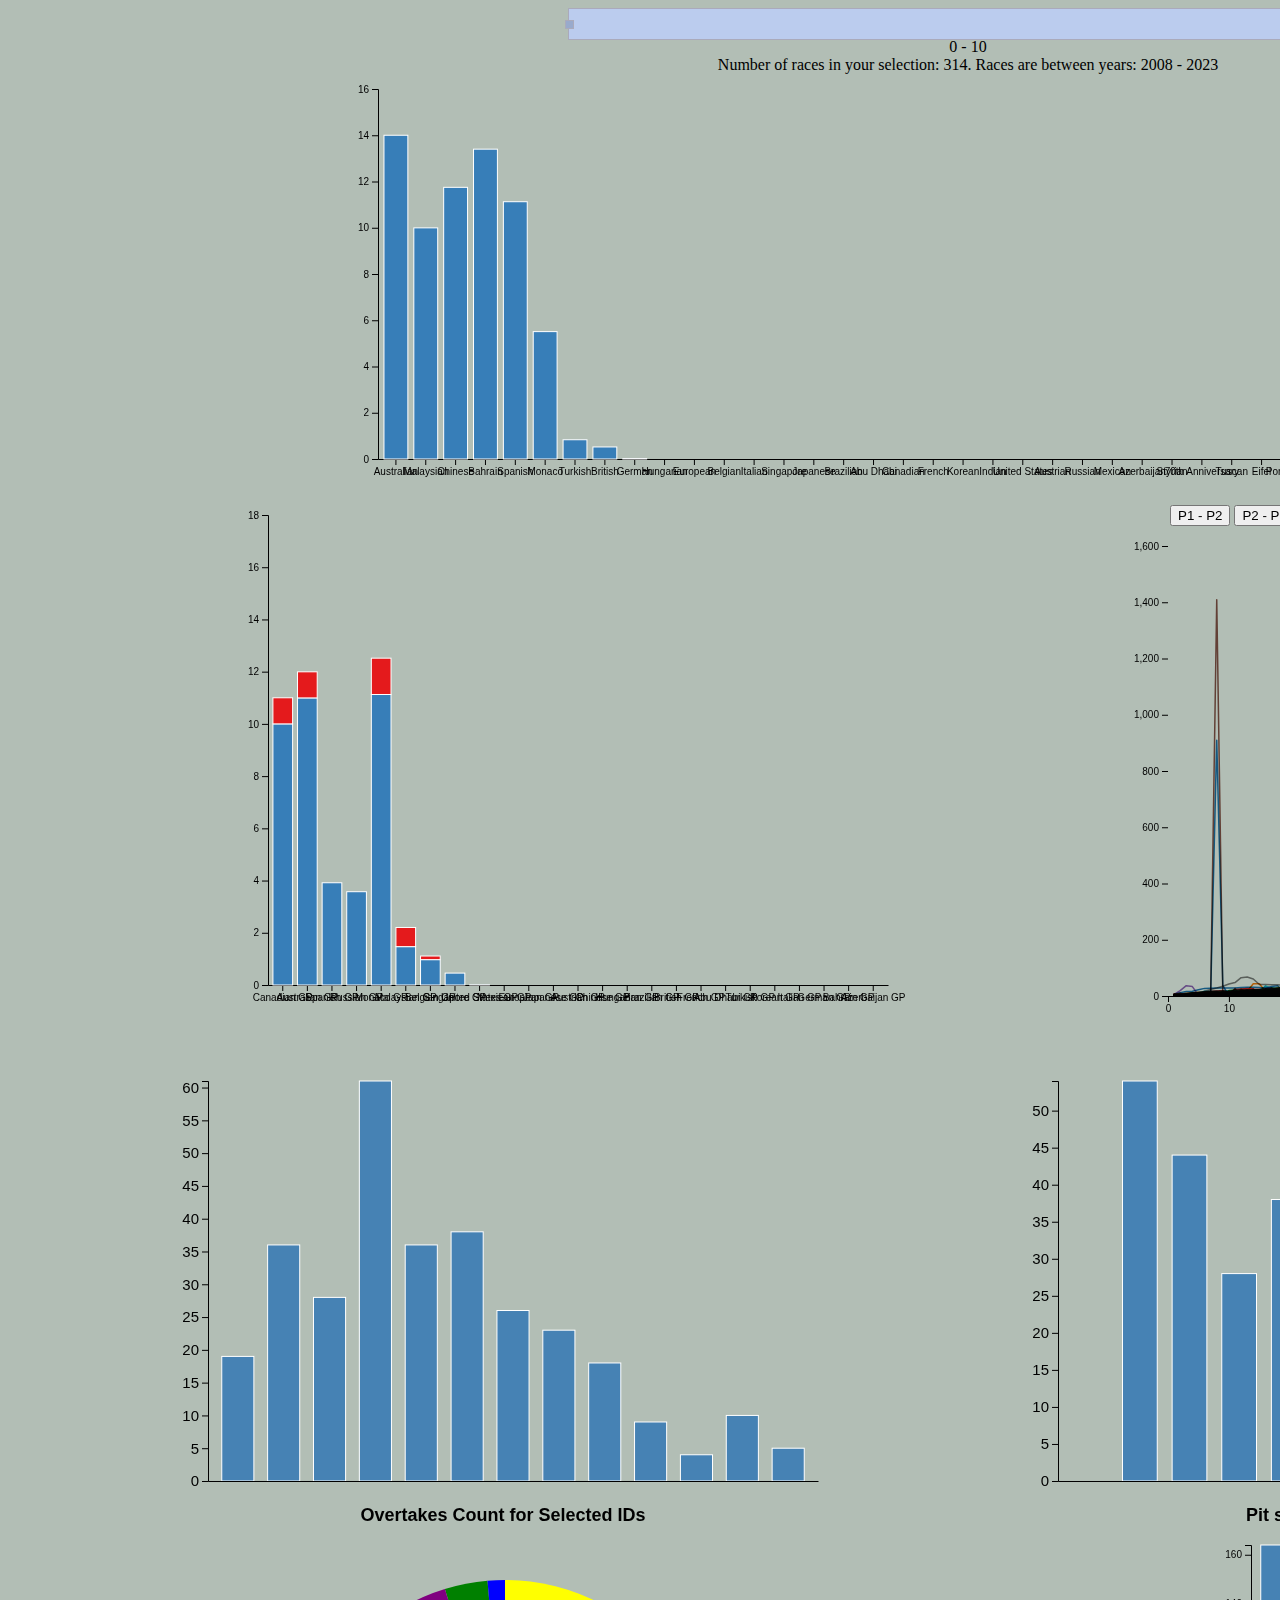
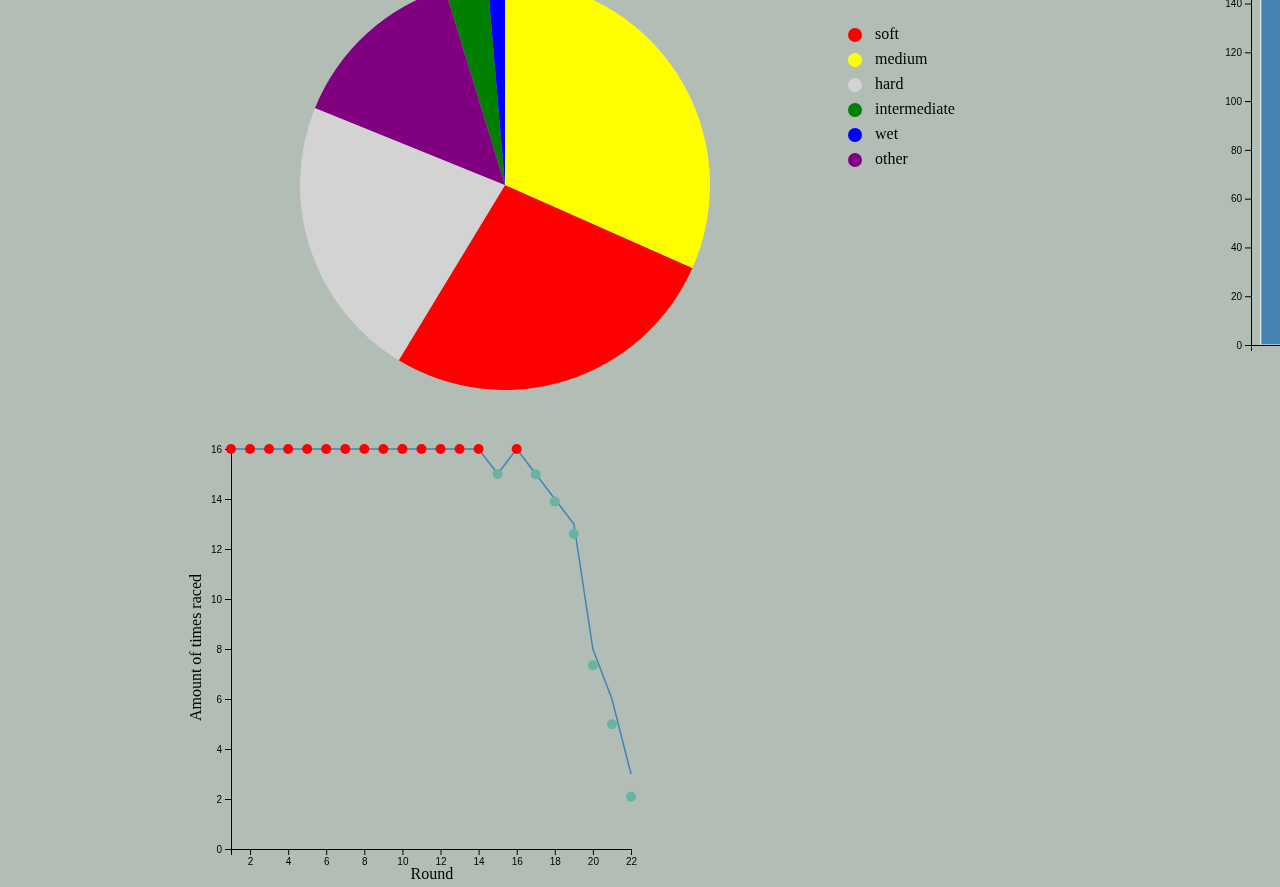
==== index.html @ ac99cc2c "Remove console logs" ====
<!DOCTYPE html>

<head>
    <meta charset="utf-8" />

    <meta http-equiv="Content-Type" content="text/html; charset=#CHARSET" />
    <!-- Dependencies -->
    <script type="text/javascript" src="http://d3js.org/d3.v3.min.js"></script>
    <script src="http://d3js.org/d3.v3.min.js"></script>
    <script>
        d3v3 = d3;
        window.d3 = null;
    </script>
    <script src="d3.v7.js"></script>
    <script src="js/slider.js"></script>
    <script src="js/script.js"></script>
    <script src="js/safety-2.js"></script>
    <script src="js/field-spread-2.js"></script>
    <script src="js/overtakes.js"></script>
    <script src="js/pitstops.js"></script>
    <script src="js/tire-types.js"></script>
    <script src="js/dnf.js"></script>
    <script src="js/winner-champ-pos.js"></script>
    <script src="js/races-when.js"></script>
    <script src="js/track-location.js"></script>

    <!-- Stylesheets -->
    <link rel="stylesheet" href="style.css" />
</head>

<body>
    <div id="sticky-header">
        <div style="width: 80%">
            <div id="slider-container"></div>
        </div>
        <div id="range-label"></div>
        <div id="current-races-count">
            Number of races in your selection: . Races are between:
        </div>
    </div>

    <div id="warning">There are no races in your selection! Please select a bigger ratings interval!</div>

    <div id="main-container">
        <div style="text-align: center;">
            <div id="track_location"></div>
        </div>
        <div class="grid-container">
            <div class="row-container">
                <div>
                    <div id="safety_stackedbarchart"></div>
                </div>
                <div>
                    <span>&nbsp;&nbsp;&nbsp;&nbsp;&nbsp;&nbsp;&nbsp;&nbsp;&nbsp;&nbsp;&nbsp;&nbsp;</span>
                    <button id="btn-p1-p2">P1 - P2</button>
                    <button id="btn-p2-p3">P2 - P3</button>
                    <button id="btn-p1-last">P1 - Last</button>
                    <div id="time_diffs"></div>
                </div>
            </div>
            <div class="row-container">
                <div id="overtakes">
                    <div id="tooltip"></div>
                </div>
                <div id="pitstops">
                    <div id="tooltip"></div>
                </div>
            </div>
        </div>
        <!-- <div class="grid-item" style="background-color: green">
            <div id="pie-chart">
                <div id="tire-types"></div>
                <div id="pie-legend"></div>
            </div>
        </div>
        <div class="grid-item" style="background-color: green">
            <div id="winner-champ-pos"></div>
        </div>
        <div class="grid-item" style="background-color: green">
            <div id="races-when"></div>
        </div>
        <div class="grid-item" style="background-color: green">
            <div id="dnf">
                <style>
                    #chart {
                        max-width: 100%;
                        overflow: auto;
                    } -->
            <div class="row-container">
                <div id="pie-chart">
                  <div id="tire-types"></div>
                  <div id="pie-legend"></div>
              </div>
                <div id="winner-champ-pos"></div>
            </div>
            <div class="row-container">
                <div id="races-when"></div>
                <div style="width: 50%">
                    <div id="dnf"></div>
                </div>
            </div>
        </div>
    </div>
</body>
---- style.css ----
body, #main-container {
    display: flex;
    flex-direction: column;
    justify-content: center;
    align-items: center;
    background-color: #B2BEB5;
    width: 1920px;
}

#warning {
    color: red;
    display: none;
}


.slider-container {
    background-color: #f2f2f9;
    /* background-color: #f2f2f9; */
    /* background-color: #36454F; */
    /* background-color: #A9A9A9; */
}

#slider-container {
    /* position: relative; */
    height: 30px;
    background-color: #eeeef5;
}

.slider {
    position: absolute;
    border: 1px solid #aab;
    background: #bce;
    height: 100%;
    width: 58px;
    top: 0px;
    cursor: move;
    /*margin:-0.5px;*/
}

.slider .handle {
    position: absolute;
    height: 9px;
    width: 9px;
    border: 1px solid #aab;
    background: #9ac;

    /* Support for bootstrap */
    box-sizing: border-box;
    -moz-box-sizing: border-box;
    -webkit-box-sizing: border-box;
}

.slider .EE {
    right: -4px;
    cursor: e-resize;
}

.slider .WW {
    cursor: w-resize;
    left: -4px;
}

.slider .EE,
.slider .WW {
    top: 50%;
    margin-top: -4px;
}

.play-container .button {
    fill-opacity: 0;
    stroke: #aab;
    stroke-width: 1.6;
}

.play-container .play,
.play-container .stop {
    fill: #bce;
    stroke: #aab;
    stroke-width: 1;
}

#range-label {
    text-align: center;
}

#chart {
    display: block;
    margin: 20px auto 0;
    height: 400px;
    width: 400px;
}

.bar {
    fill: steelblue;
}

.flex-container {
        display: flex;
        flex-wrap: nowrap;
      }

#pie-chart {
    display: flex;
    /* margin: 0 auto; */
}

#pie-legend {
    max-width: 40%;
}
#tire-types {
    flex: 1;
}

#sticky-header {
    position: -webkit-sticky; /* Safari */
    position: sticky;
    top: 0;
    margin-bottom: 5px;
    width: 1000px;
    background-color: #B2BEB5;

    display: flex;
    flex-flow: column;
    justify-content: center;
    align-items: center;
}

.grid-container {
    /* display: grid;
    grid-template-columns: repeat(2, 1fr);
    grid-gap: 10px; */
    display: flex;
    flex-direction: column;
}

.row-container {
    display: flex;
    flex-direction: row;
    justify-content: space-evenly;
    align-items: stretch;
    width: 1900px;
}

.grid-item {
    /* border: 1px solid black; */
    padding: 10px;
}

#chart {
    max-width: 100%;
    overflow: auto;
}

text {
    pointer-events: none;
}

.grandparent text {
    font-weight: bold;
    font-family: "sans-serif";
    font-size: 20px;
}

rect {
    stroke: #fff;
    stroke-width: 1px;
}

rect.parent,
.grandparent rect {
    stroke-width: 2px;
}

.grandparent:hover rect {
    fill: darkgrey;
}

.children rect.parent,
.grandparent rect {
    cursor: pointer;
}

.children rect.child {
    opacity: 0;
}

.children:hover rect.child {
    opacity: 1;
    stroke-width: 1px;
}

.children:hover rect.parent {
    opacity: 0;
}

.legend {
    margin-bottom: 8px !important;
}

.legend rect {
    stroke-width: 0px;
}

.legend text {
    text-anchor: middle;
    pointer-events: auto;
    font-size: 15px;
    font-family: "sans-serif";
    fill: black;
}

.form-group {
    text-align: left;
}

.textdiv {
    font-family: "sans-serif";
    font-size: 14px;
    padding: 6px;
    cursor: pointer;
    overflow: none;
}

.textdiv .title {
    font-size: 102%;
    font-weight: bold;
    margin-top: 4px;
    font-size: 16px;
}

.textdiv p {
    line-height: 13px;
    margin: 0 0 4px;
    padding: 0px;
    font-size: 15px;
}
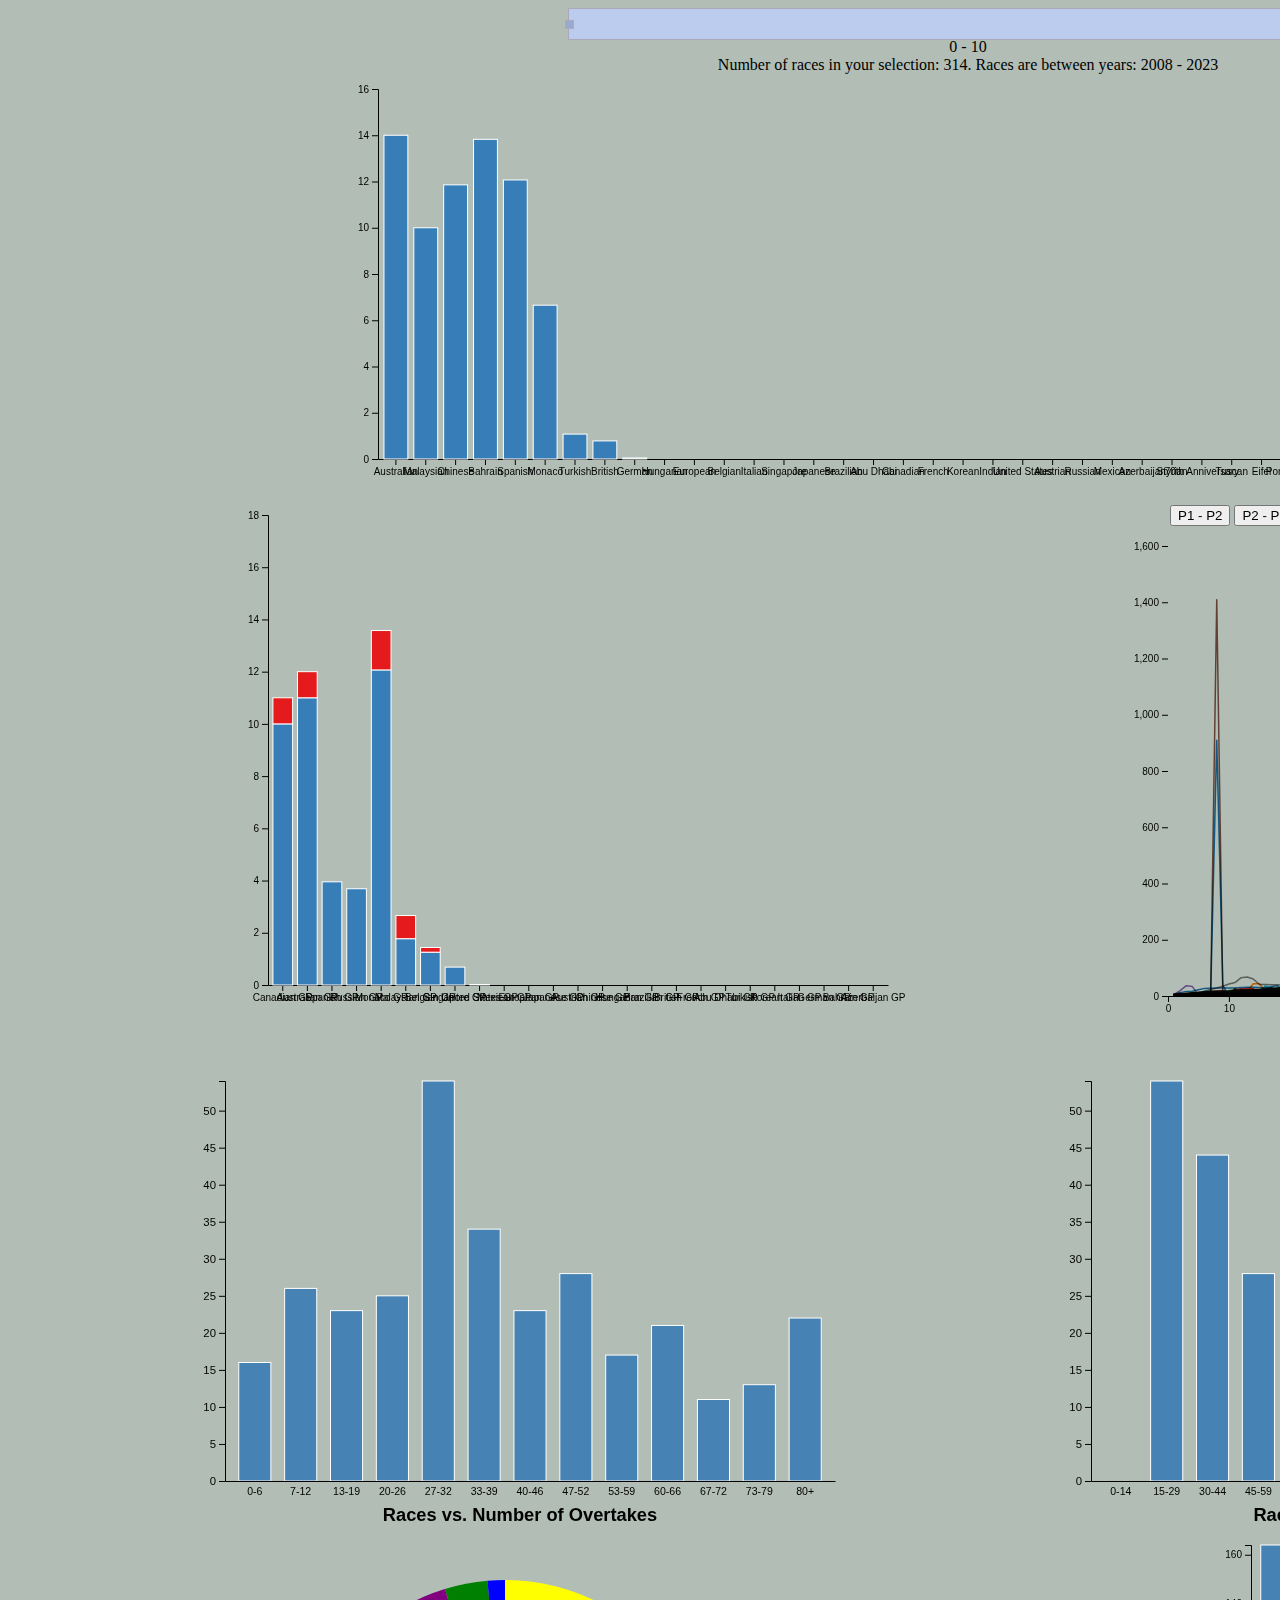
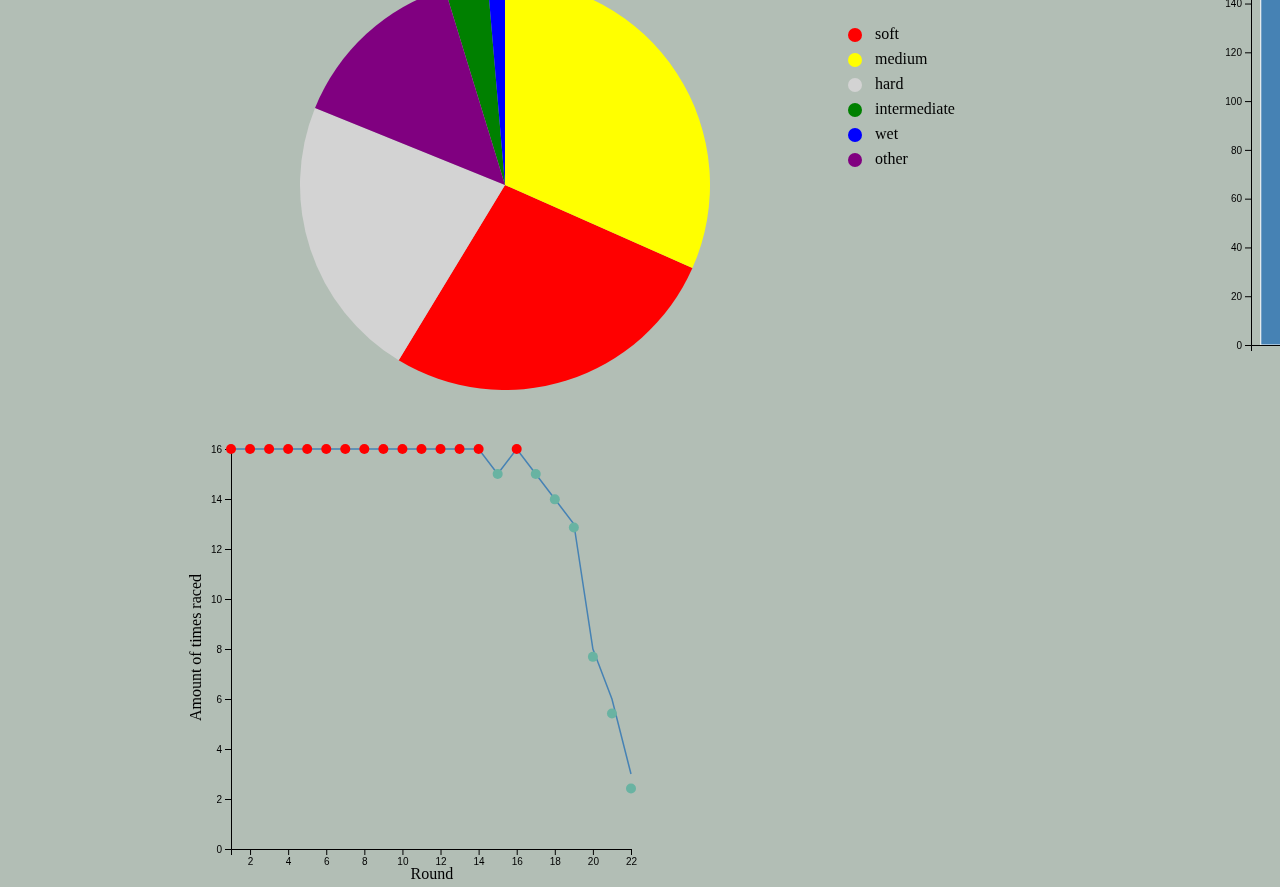
==== commit 850c4bbd: "Fix charts" ====
--- a/index.html
+++ b/index.html
@@ -29,7 +29,8 @@
 </head>
 
 <body>
-    <div id="sticky-header">
+  <div id="sticky-header">
+    <div id="header-container">
         <div style="width: 80%">
             <div id="slider-container"></div>
         </div>
@@ -38,6 +39,7 @@
             Number of races in your selection: . Races are between:
         </div>
     </div>
+  </div>
 
     <div id="warning">There are no races in your selection! Please select a bigger ratings interval!</div>
 
@@ -67,25 +69,6 @@
                 </div>
             </div>
         </div>
-        <!-- <div class="grid-item" style="background-color: green">
-            <div id="pie-chart">
-                <div id="tire-types"></div>
-                <div id="pie-legend"></div>
-            </div>
-        </div>
-        <div class="grid-item" style="background-color: green">
-            <div id="winner-champ-pos"></div>
-        </div>
-        <div class="grid-item" style="background-color: green">
-            <div id="races-when"></div>
-        </div>
-        <div class="grid-item" style="background-color: green">
-            <div id="dnf">
-                <style>
-                    #chart {
-                        max-width: 100%;
-                        overflow: auto;
-                    } -->
             <div class="row-container">
                 <div id="pie-chart">
                   <div id="tire-types"></div>
--- a/style.css
+++ b/style.css
@@ -1,9 +1,10 @@
-body, #main-container {
+body,
+#main-container {
     display: flex;
     flex-direction: column;
     justify-content: center;
     align-items: center;
-    background-color: #B2BEB5;
+    background-color: #b2beb5;
     width: 1920px;
 }
 
@@ -11,7 +12,6 @@
     color: red;
     display: none;
 }
-
 
 .slider-container {
     background-color: #f2f2f9;
@@ -95,9 +95,9 @@
 }
 
 .flex-container {
-        display: flex;
-        flex-wrap: nowrap;
-      }
+    display: flex;
+    flex-wrap: nowrap;
+}
 
 #pie-chart {
     display: flex;
@@ -112,12 +112,19 @@
 }
 
 #sticky-header {
+    width: 100%;
+    background-color: #b2beb5;
+    display: flex;
+    justify-content: center;
     position: -webkit-sticky; /* Safari */
     position: sticky;
     top: 0;
     margin-bottom: 5px;
+}
+
+#header-container {
     width: 1000px;
-    background-color: #B2BEB5;
+    background-color: #b2beb5;
 
     display: flex;
     flex-flow: column;
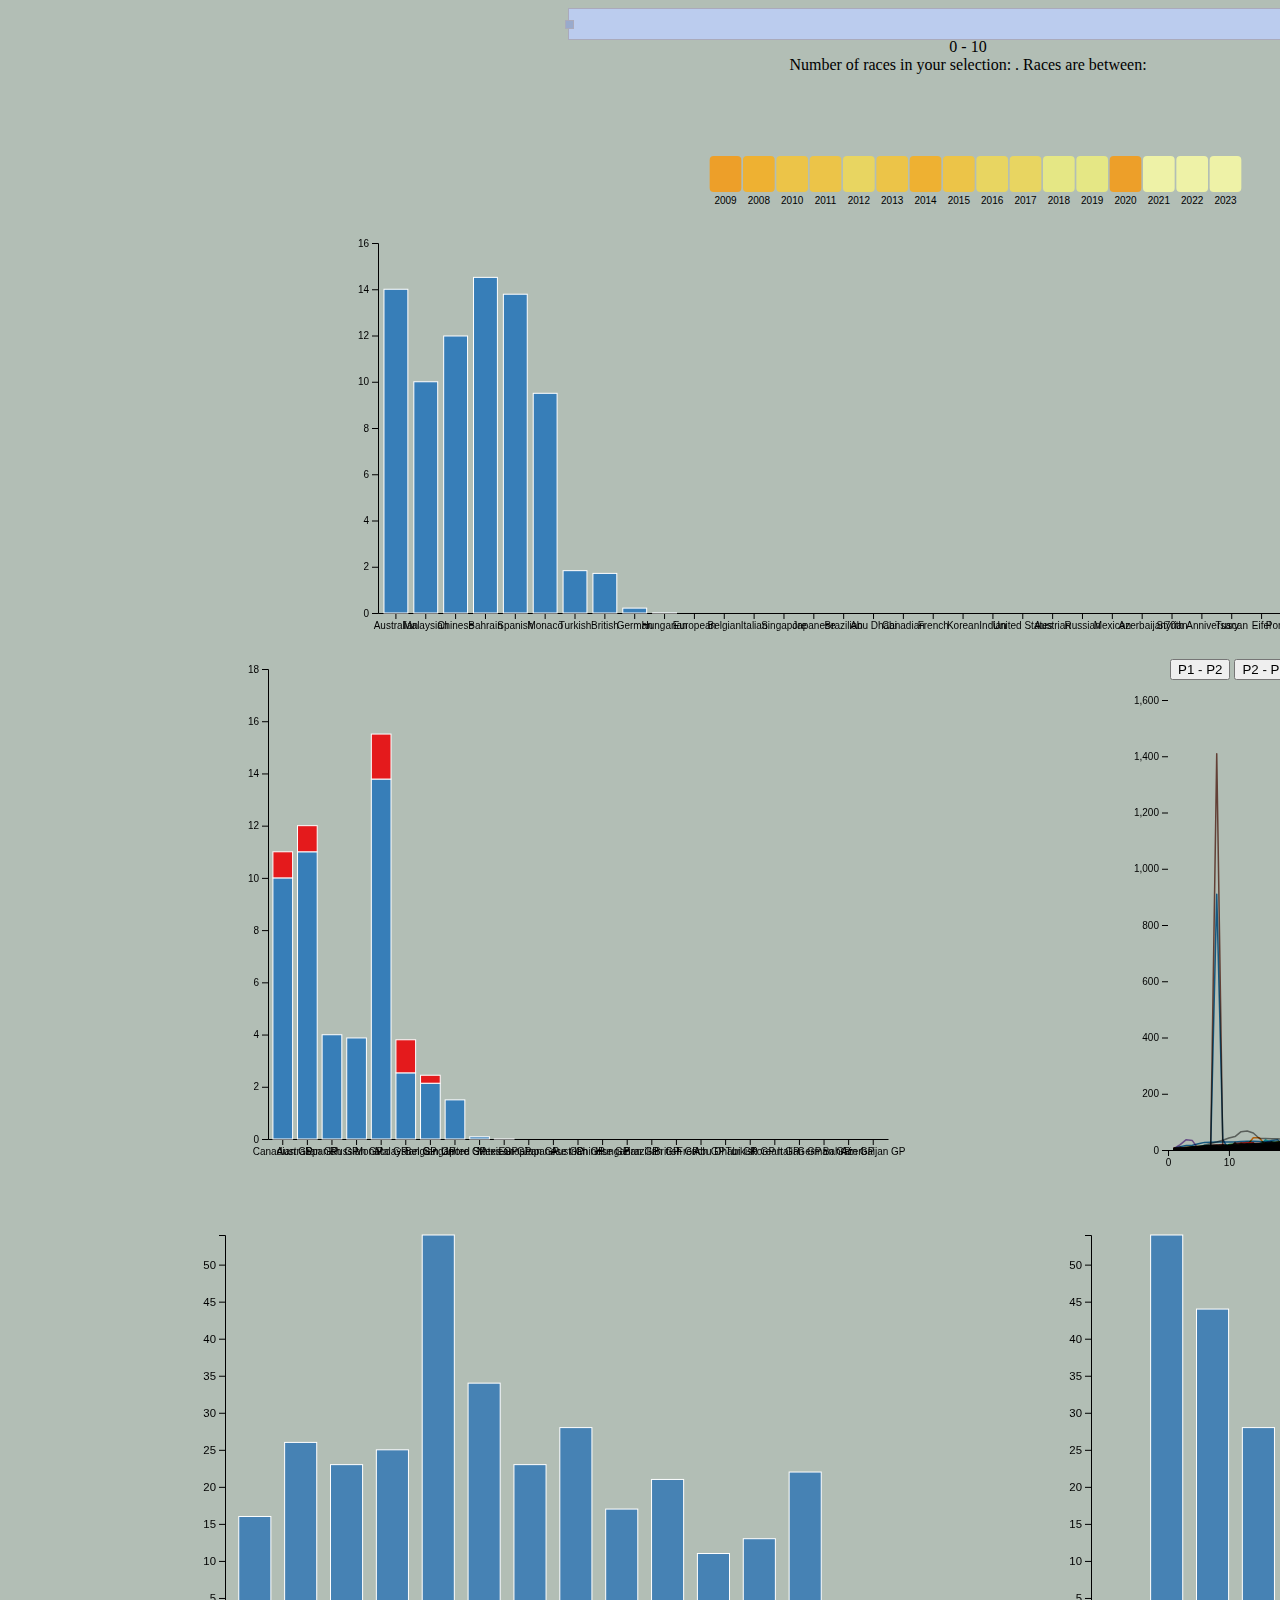
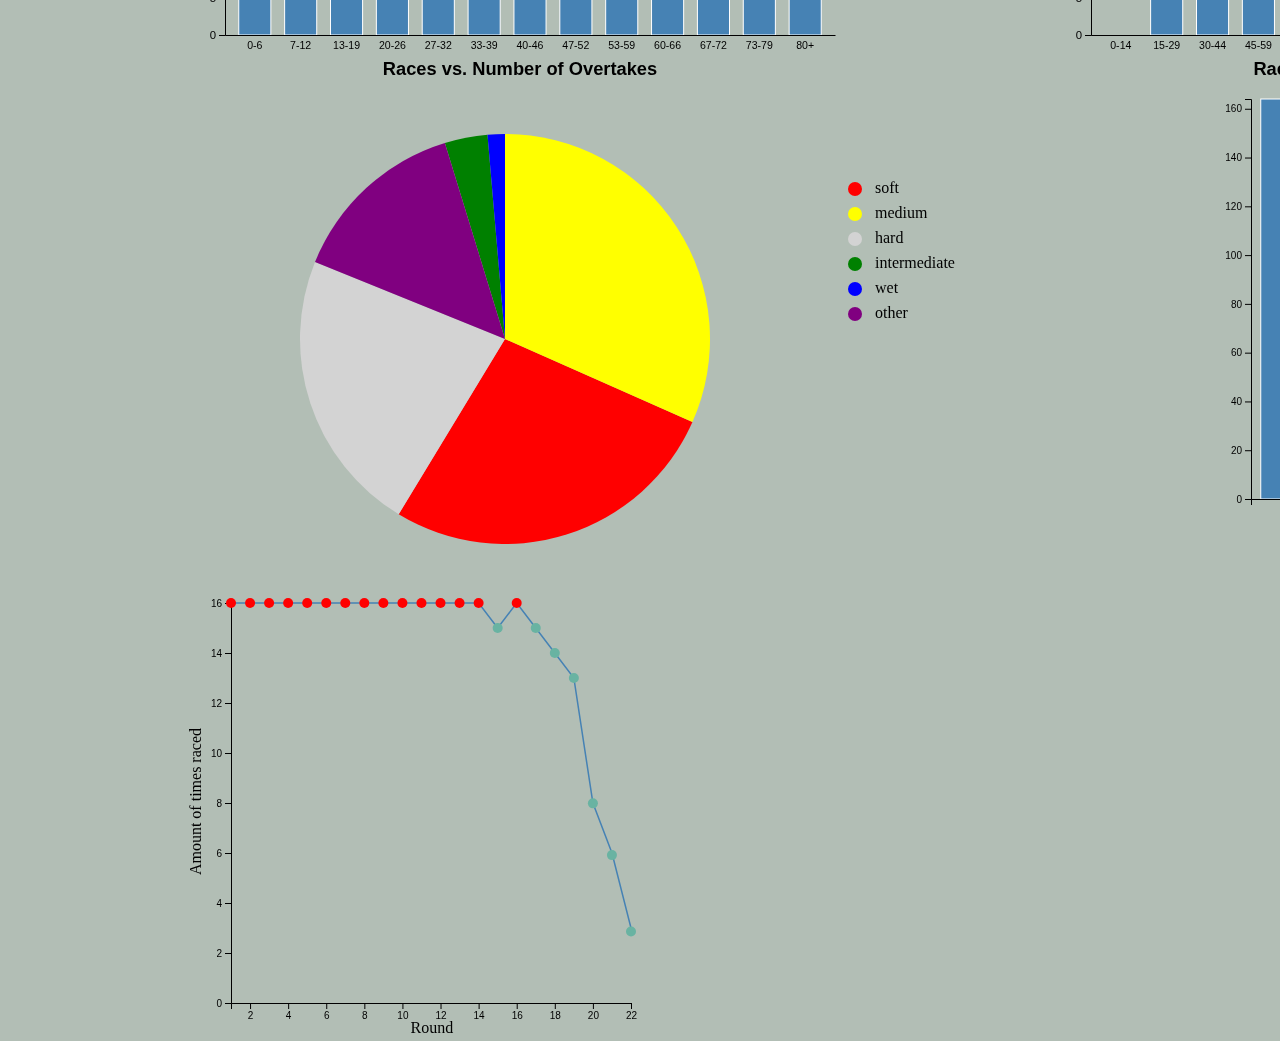
==== commit 0d195624: "Add year picker" ====
--- a/index.html
+++ b/index.html
@@ -14,6 +14,7 @@
     <script src="d3.v7.js"></script>
     <script src="js/slider.js"></script>
     <script src="js/script.js"></script>
+    <script src="js/year-picker.js"></script>
     <script src="js/safety-2.js"></script>
     <script src="js/field-spread-2.js"></script>
     <script src="js/overtakes.js"></script>
@@ -38,6 +39,7 @@
         <div id="current-races-count">
             Number of races in your selection: . Races are between:
         </div>
+        <div id="year-picker"></div>
     </div>
   </div>
 
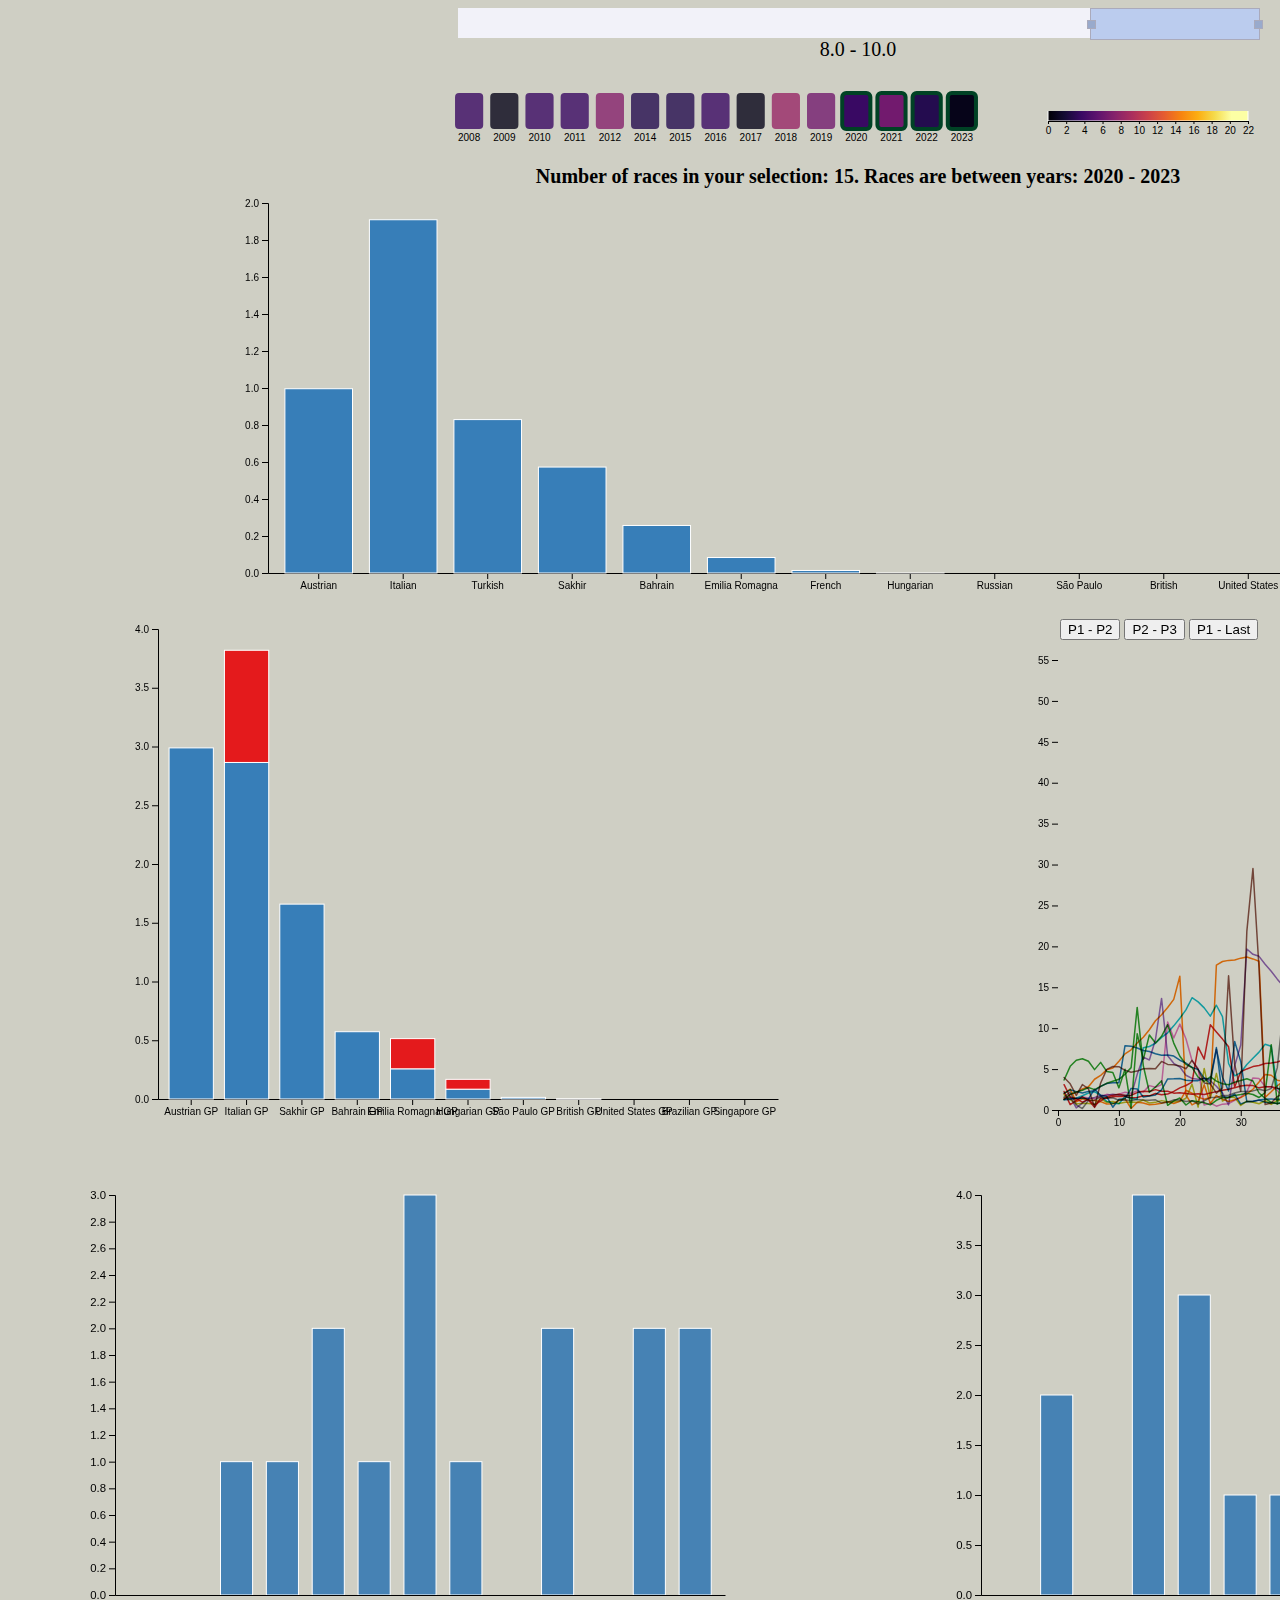
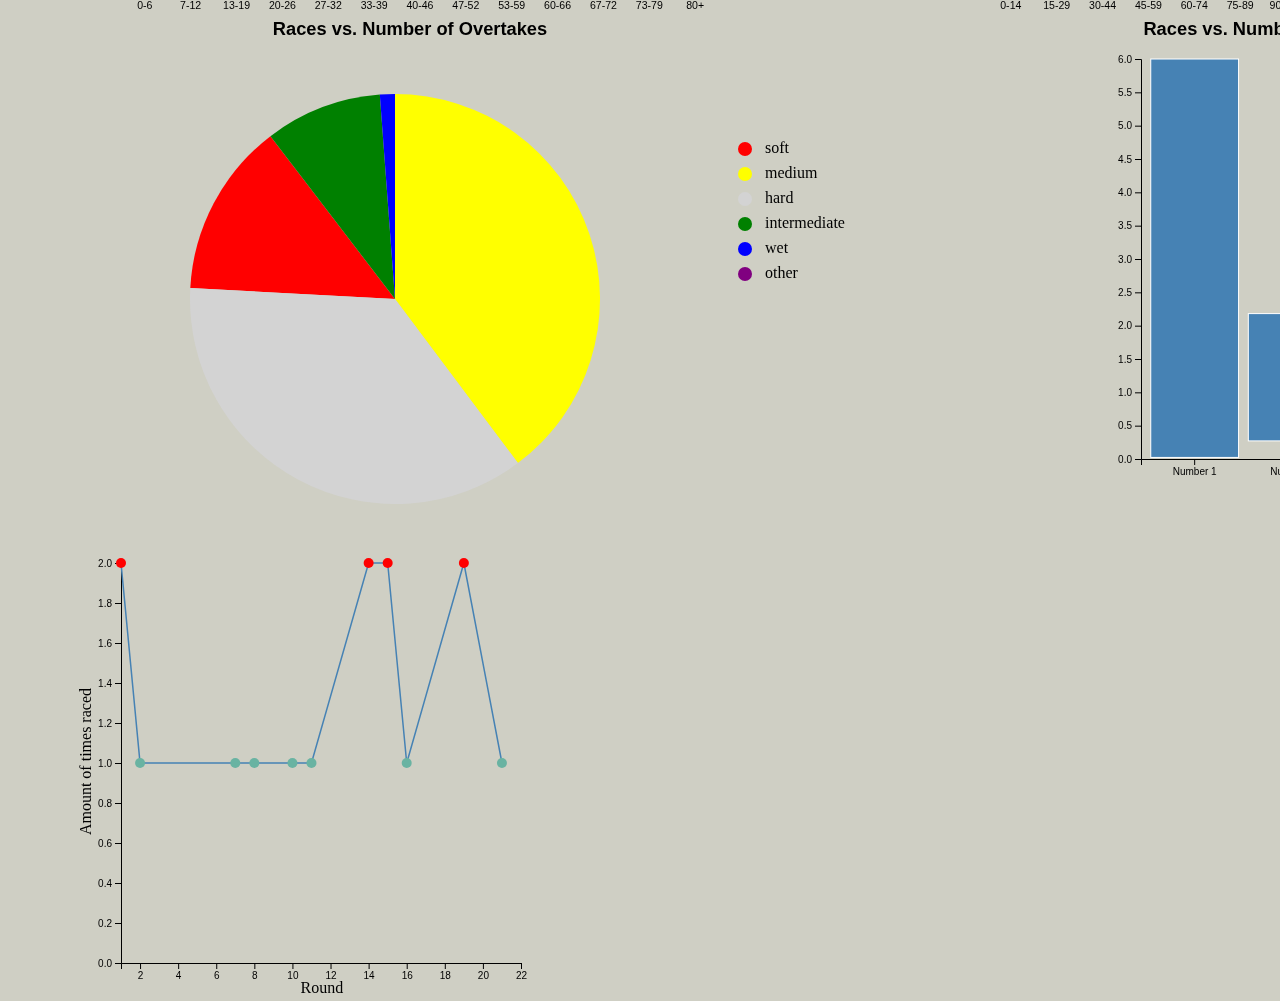
==== commit ad8acd48: "Year picker changes" ====
--- a/index.html
+++ b/index.html
@@ -36,10 +36,10 @@
             <div id="slider-container"></div>
         </div>
         <div id="range-label"></div>
+        <div id="year-picker"></div>
         <div id="current-races-count">
             Number of races in your selection: . Races are between:
         </div>
-        <div id="year-picker"></div>
     </div>
   </div>
 
--- a/style.css
+++ b/style.css
@@ -4,8 +4,9 @@
     flex-direction: column;
     justify-content: center;
     align-items: center;
-    background-color: #b2beb5;
-    width: 1920px;
+    /* background-color: #b2beb5; */
+    background-color: #cfcfc4;
+    width: 1700px;
 }
 
 #warning {
@@ -81,6 +82,7 @@
 
 #range-label {
     text-align: center;
+    font-size: 20px;
 }
 
 #chart {
@@ -113,7 +115,7 @@
 
 #sticky-header {
     width: 100%;
-    background-color: #b2beb5;
+    background-color: #cfcfc4;
     display: flex;
     justify-content: center;
     position: -webkit-sticky; /* Safari */
@@ -124,7 +126,7 @@
 
 #header-container {
     width: 1000px;
-    background-color: #b2beb5;
+    background-color: #cfcfc4;
 
     display: flex;
     flex-flow: column;
@@ -241,3 +243,8 @@
     padding: 0px;
     font-size: 15px;
 }
+
+#current-races-count {
+    font-size: 20px;
+    font-weight: bold;
+}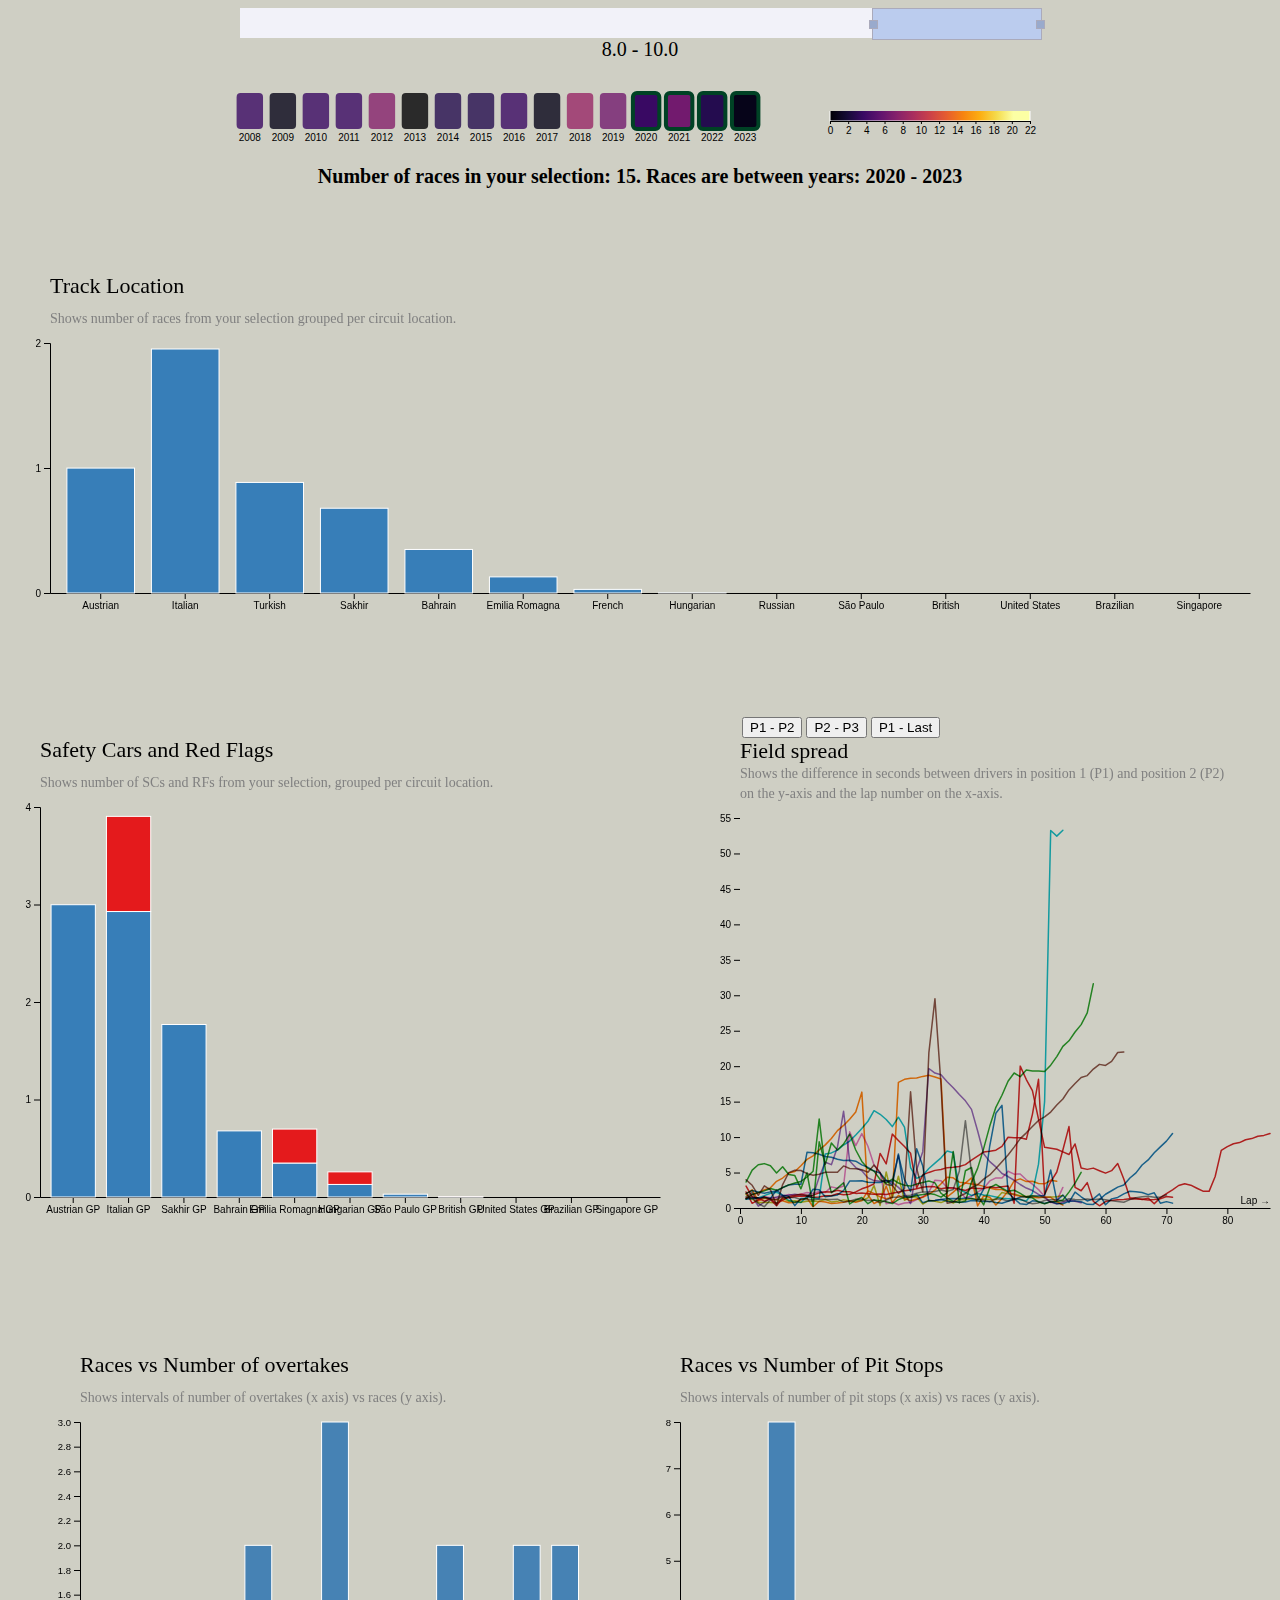
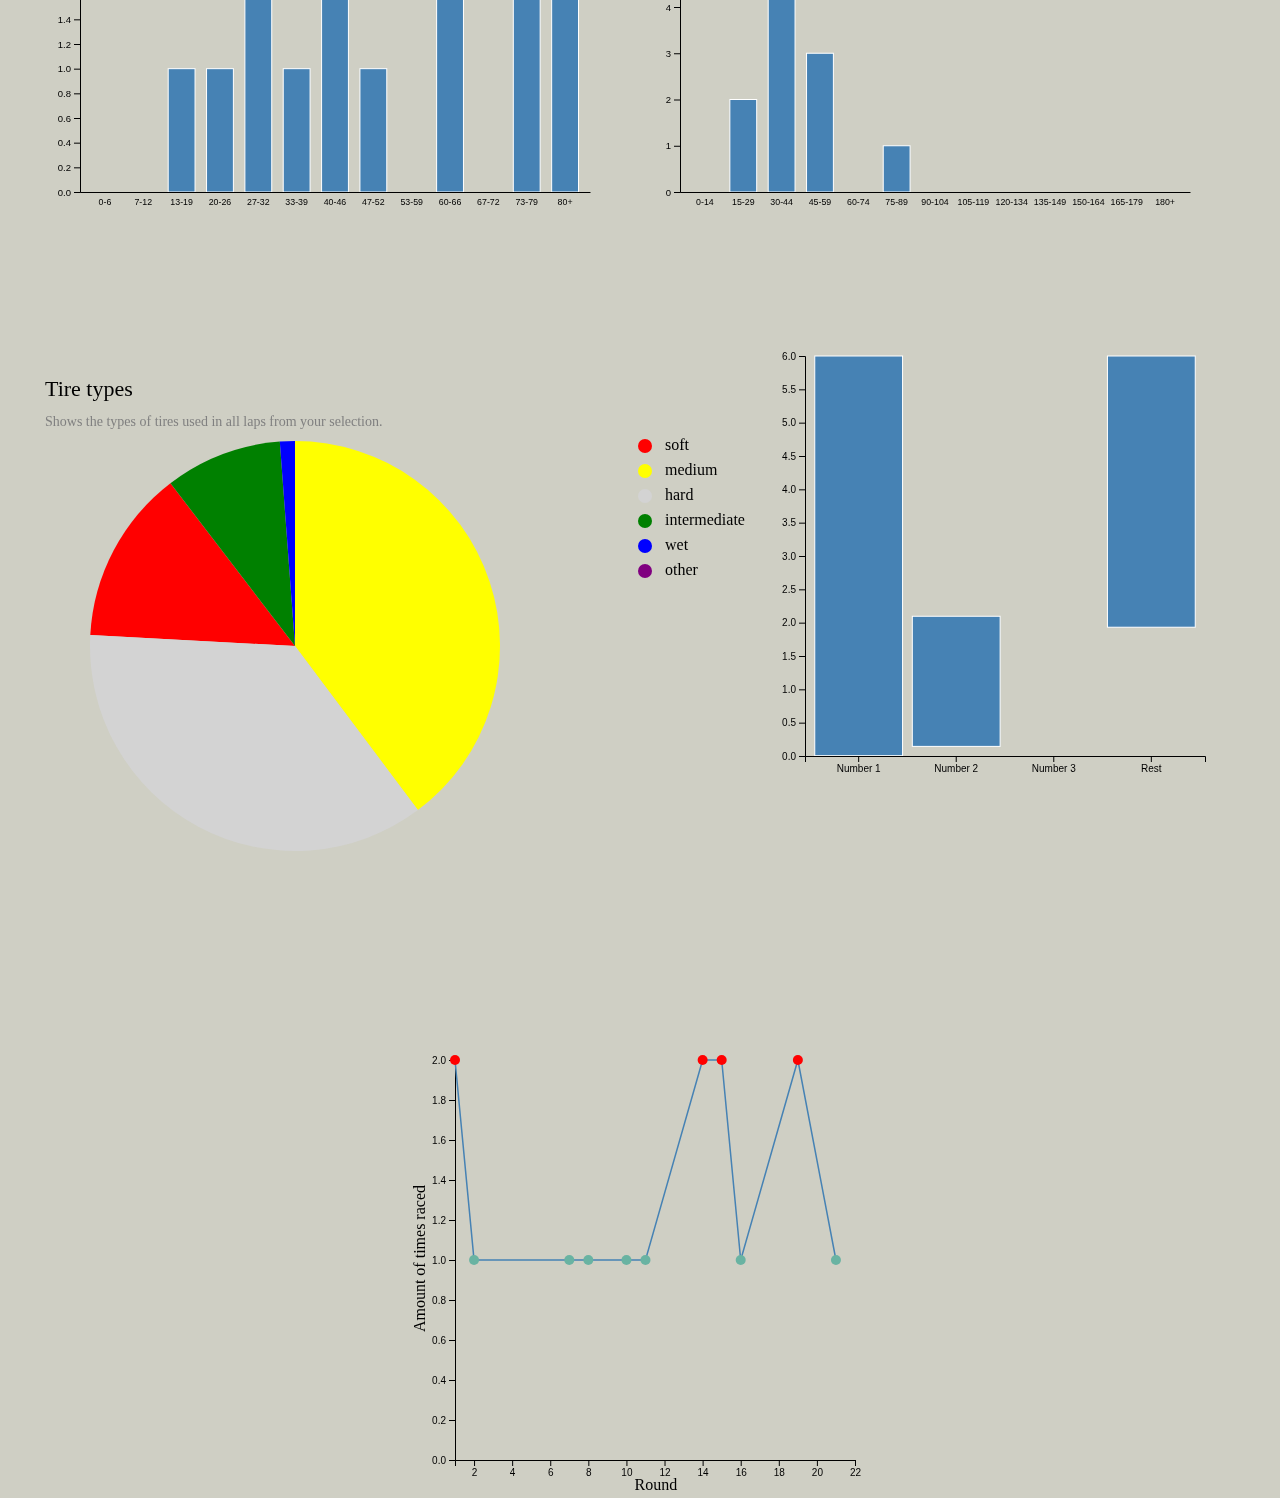
==== commit 3233ed54: "Fix layout bugs" ====
--- a/index.html
+++ b/index.html
@@ -30,23 +30,26 @@
 </head>
 
 <body>
-  <div id="sticky-header">
-    <div id="header-container">
-        <div style="width: 80%">
-            <div id="slider-container"></div>
-        </div>
-        <div id="range-label"></div>
-        <div id="year-picker"></div>
-        <div id="current-races-count">
-            Number of races in your selection: . Races are between:
+    <div id="sticky-header">
+        <div id="header-container">
+            <div style="width: 80%">
+                <div id="slider-container"></div>
+            </div>
+            <div id="range-label"></div>
+            <div id="year-picker"></div>
+            <div id="current-races-count">
+                Number of races in your selection: . Races are between:
+            </div>
         </div>
     </div>
-  </div>
 
-    <div id="warning">There are no races in your selection! Please select a bigger ratings interval!</div>
+    <div id="warning">
+        There are no races in your selection! Please select a bigger ratings
+        interval!
+    </div>
 
     <div id="main-container">
-        <div style="text-align: center;">
+        <div style="text-align: center; margin-top: 70px">
             <div id="track_location"></div>
         </div>
         <div class="grid-container">
@@ -55,7 +58,7 @@
                     <div id="safety_stackedbarchart"></div>
                 </div>
                 <div>
-                    <span>&nbsp;&nbsp;&nbsp;&nbsp;&nbsp;&nbsp;&nbsp;&nbsp;&nbsp;&nbsp;&nbsp;&nbsp;</span>
+                    &nbsp;&nbsp;&nbsp;&nbsp;&nbsp;&nbsp;&nbsp;&nbsp;&nbsp;&nbsp;&nbsp;&nbsp;
                     <button id="btn-p1-p2">P1 - P2</button>
                     <button id="btn-p2-p3">P2 - P3</button>
                     <button id="btn-p1-last">P1 - Last</button>
@@ -70,12 +73,12 @@
                     <div id="tooltip"></div>
                 </div>
             </div>
-        </div>
+
             <div class="row-container">
                 <div id="pie-chart">
-                  <div id="tire-types"></div>
-                  <div id="pie-legend"></div>
-              </div>
+                    <div id="tire-types"></div>
+                    <div id="pie-legend"></div>
+                </div>
                 <div id="winner-champ-pos"></div>
             </div>
             <div class="row-container">
--- a/style.css
+++ b/style.css
@@ -1,12 +1,19 @@
+html {
+    align-items: center;
+    display: flex;
+    flex-direction: column;
+    justify-content: center;
+}
+
 body,
 #main-container {
     display: flex;
     flex-direction: column;
-    justify-content: center;
+    justify-content: space-between;
     align-items: center;
     /* background-color: #b2beb5; */
     background-color: #cfcfc4;
-    width: 1700px;
+    width: 1500px;
 }
 
 #warning {
@@ -140,14 +147,18 @@
     grid-gap: 10px; */
     display: flex;
     flex-direction: column;
+    justify-content: center;
+    align-items: center;
+
 }
 
 .row-container {
     display: flex;
     flex-direction: row;
-    justify-content: space-evenly;
+    justify-content: center;
     align-items: stretch;
-    width: 1900px;
+    /* width: 1900px; */
+    margin-top: 100px;
 }
 
 .grid-item {
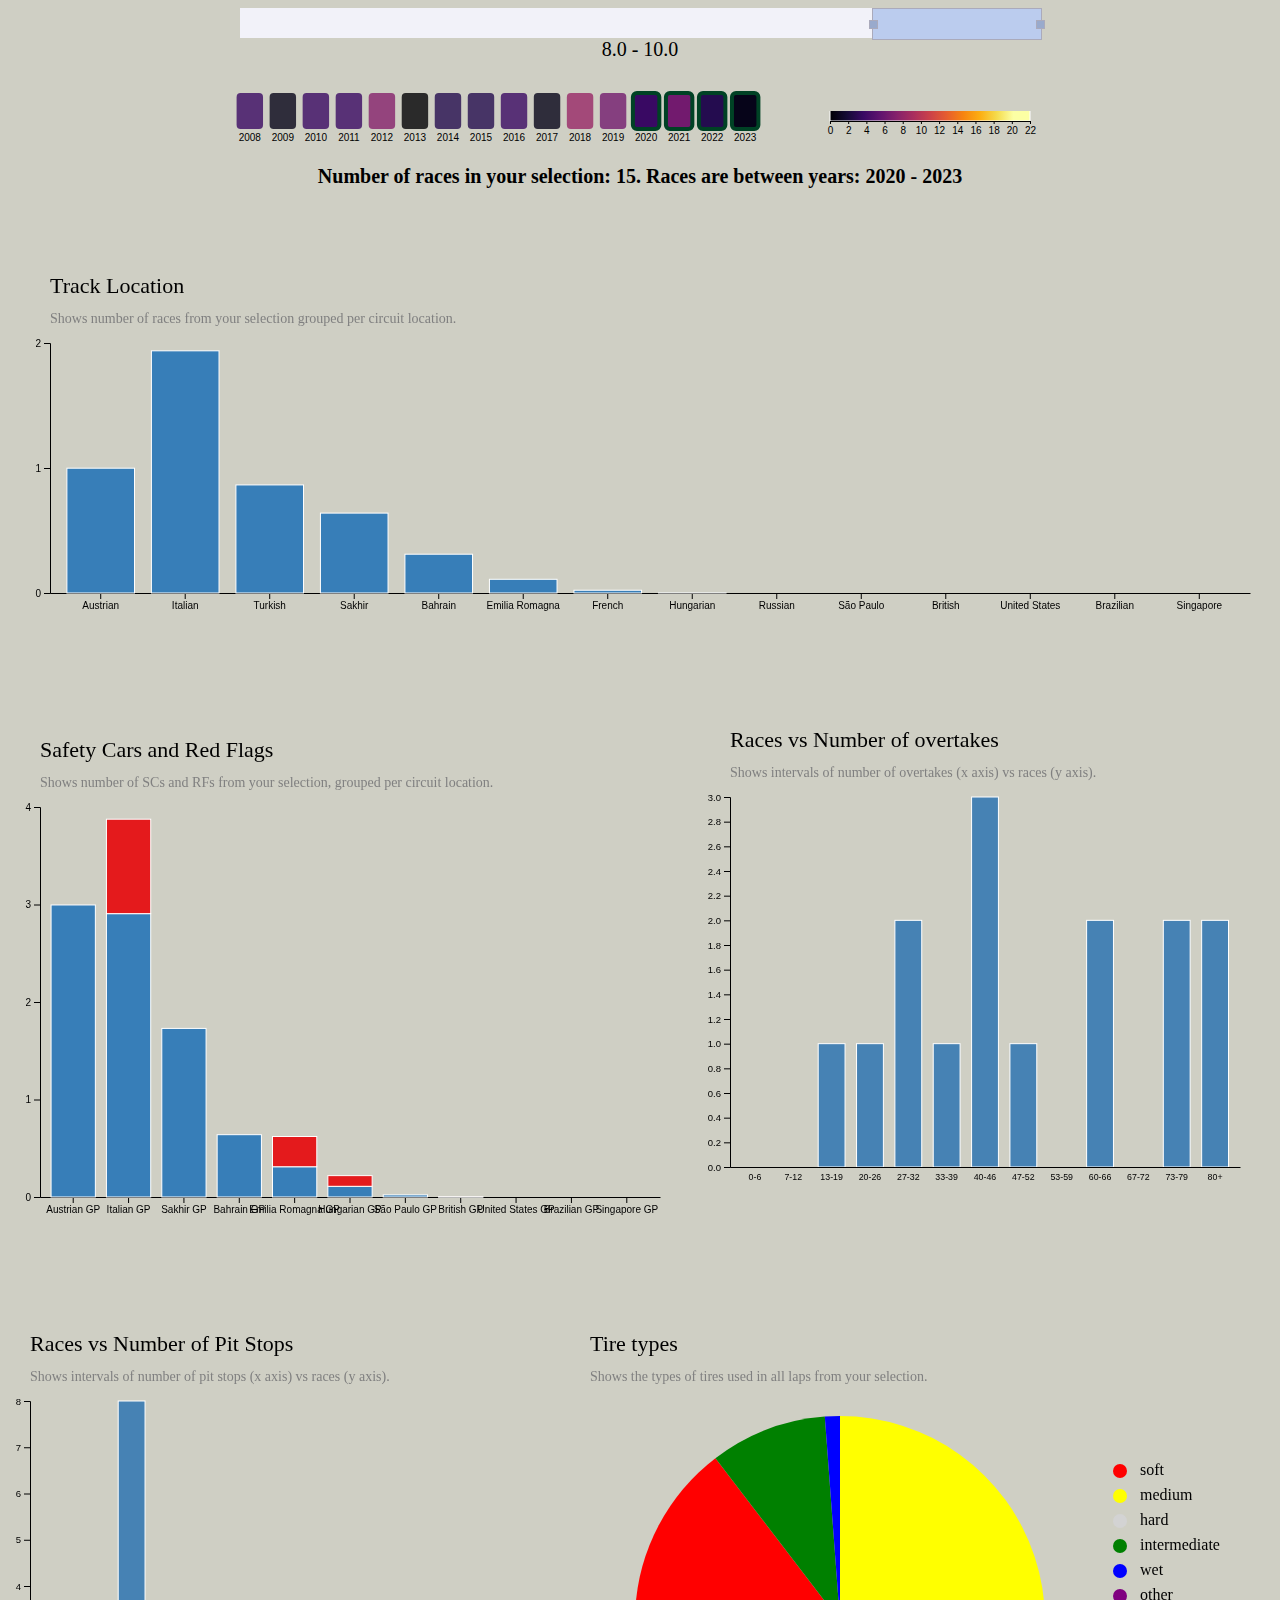
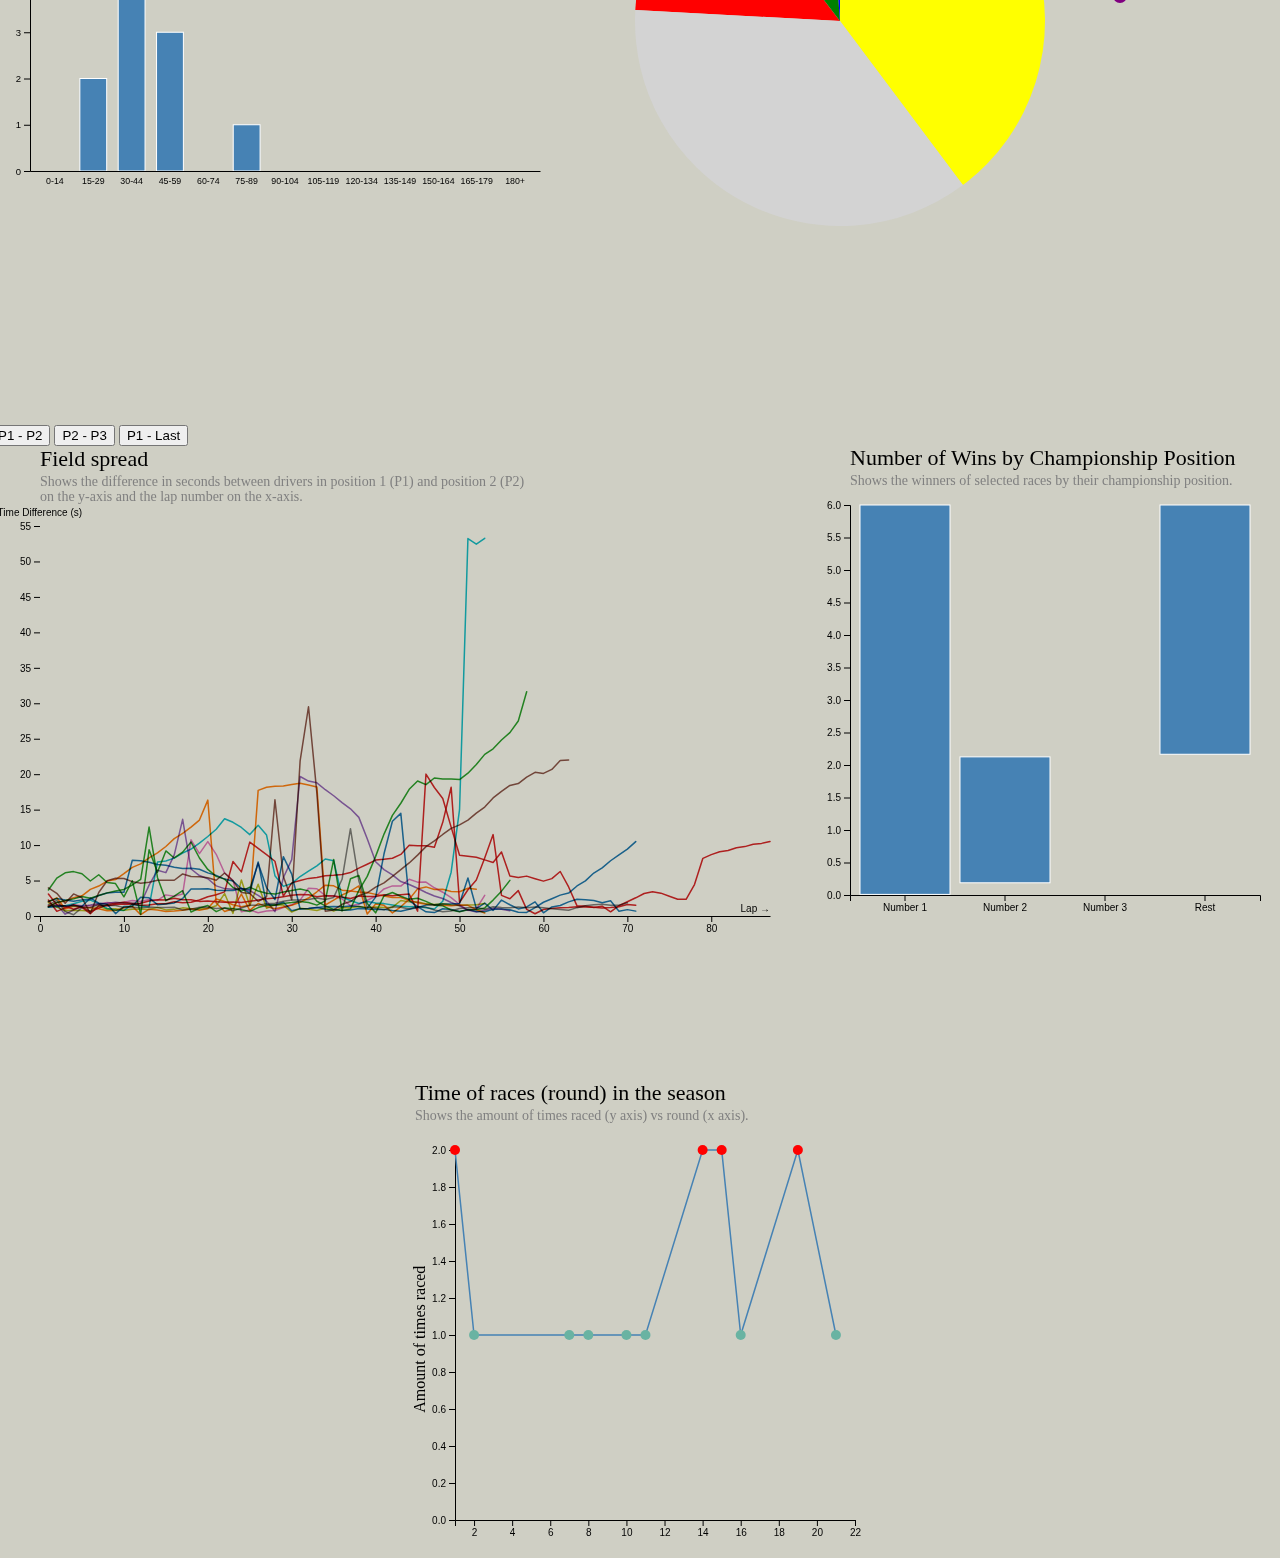
==== commit fc484fe3: "Add all titles" ====
--- a/index.html
+++ b/index.html
@@ -57,27 +57,28 @@
                 <div>
                     <div id="safety_stackedbarchart"></div>
                 </div>
-                <div>
-                    &nbsp;&nbsp;&nbsp;&nbsp;&nbsp;&nbsp;&nbsp;&nbsp;&nbsp;&nbsp;&nbsp;&nbsp;
-                    <button id="btn-p1-p2">P1 - P2</button>
-                    <button id="btn-p2-p3">P2 - P3</button>
-                    <button id="btn-p1-last">P1 - Last</button>
-                    <div id="time_diffs"></div>
+                <div id="overtakes">
+                    <div id="tooltip"></div>
                 </div>
             </div>
             <div class="row-container">
-                <div id="overtakes">
+                <div id="pitstops">
                     <div id="tooltip"></div>
                 </div>
-                <div id="pitstops">
-                    <div id="tooltip"></div>
+                <div id="pie-chart">
+                    <div id="tire-types"></div>
+                    <div id="pie-legend"></div>
                 </div>
             </div>
 
             <div class="row-container">
-                <div id="pie-chart">
-                    <div id="tire-types"></div>
-                    <div id="pie-legend"></div>
+                <div id="time_diffs-container">
+                    <div id="buttons-container">
+                        <button id="btn-p1-p2">P1 - P2</button>
+                        <button id="btn-p2-p3">P2 - P3</button>
+                        <button id="btn-p1-last">P1 - Last</button>
+                    </div>
+                    <div id="time_diffs"></div>
                 </div>
                 <div id="winner-champ-pos"></div>
             </div>
--- a/style.css
+++ b/style.css
@@ -156,7 +156,7 @@
     display: flex;
     flex-direction: row;
     justify-content: center;
-    align-items: stretch;
+    align-items: flex-start;
     /* width: 1900px; */
     margin-top: 100px;
 }
@@ -258,4 +258,11 @@
 #current-races-count {
     font-size: 20px;
     font-weight: bold;
+}
+
+.time_diffs-container {
+    display: flex;
+    flex-direction: column;
+    justify-content: center;
+    align-items: center;
 }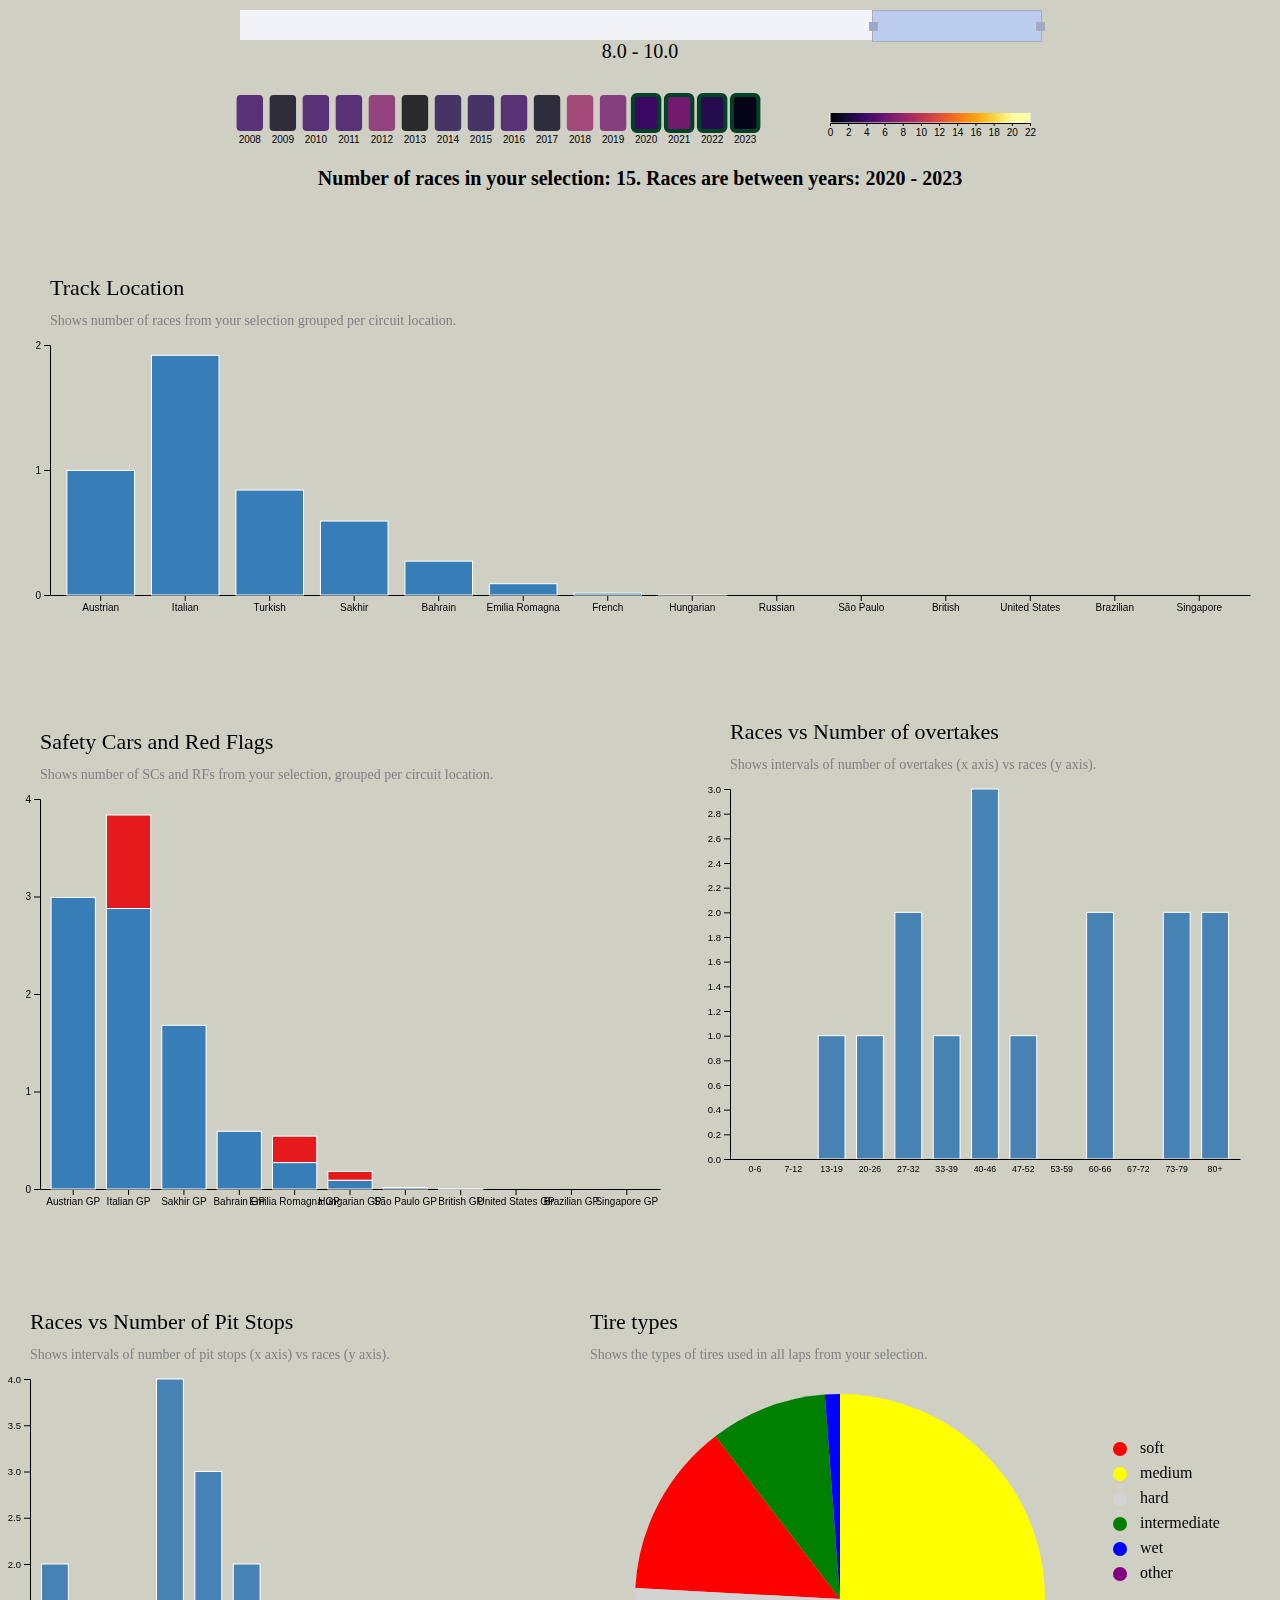
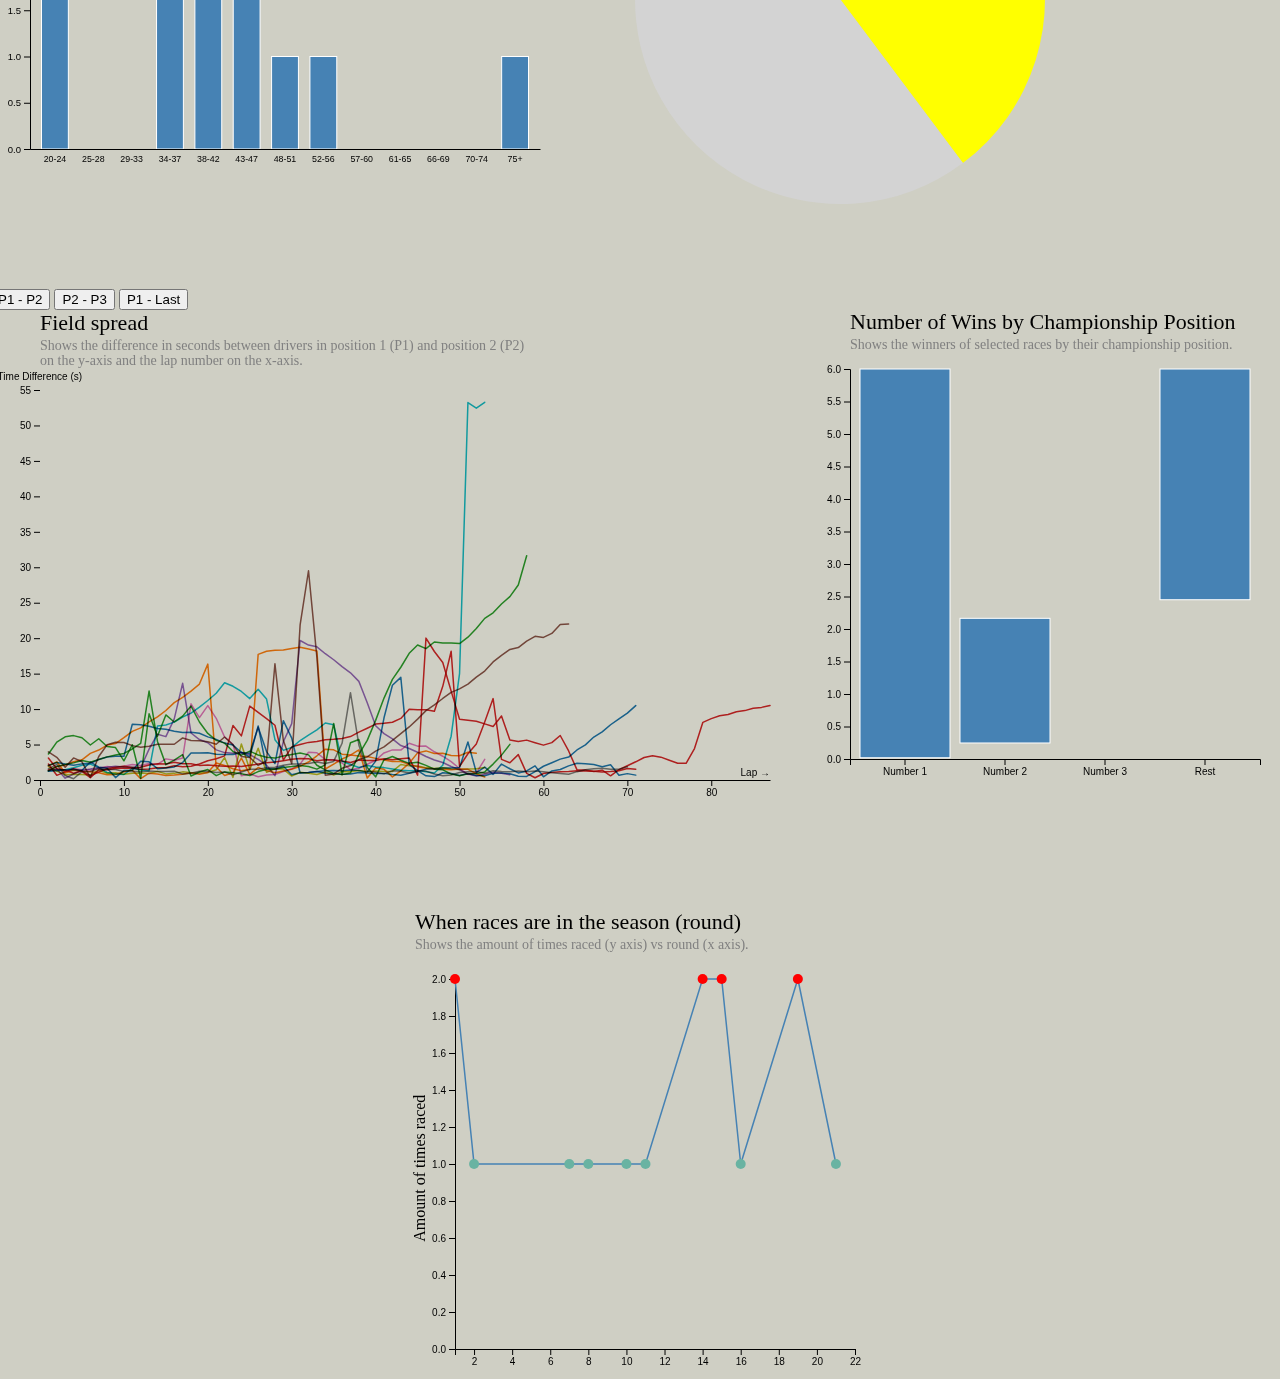
==== commit cdcda1f7: "Cleanup code" ====
--- a/index.html
+++ b/index.html
@@ -15,8 +15,8 @@
     <script src="js/slider.js"></script>
     <script src="js/script.js"></script>
     <script src="js/year-picker.js"></script>
-    <script src="js/safety-2.js"></script>
-    <script src="js/field-spread-2.js"></script>
+    <script src="js/safety.js"></script>
+    <script src="js/field-spread.js"></script>
     <script src="js/overtakes.js"></script>
     <script src="js/pitstops.js"></script>
     <script src="js/tire-types.js"></script>
--- a/style.css
+++ b/style.css
@@ -3,6 +3,11 @@
     display: flex;
     flex-direction: column;
     justify-content: center;
+}
+
+body {
+    margin: 0;
+    padding: 0;
 }
 
 body,
@@ -121,14 +126,15 @@
 }
 
 #sticky-header {
-    width: 100%;
+    width: 100vw;
     background-color: #cfcfc4;
     display: flex;
     justify-content: center;
     position: -webkit-sticky; /* Safari */
     position: sticky;
+    margin-bottom: 5px;
     top: 0;
-    margin-bottom: 5px;
+    padding-top: 10px;
 }
 
 #header-container {
@@ -158,7 +164,8 @@
     justify-content: center;
     align-items: flex-start;
     /* width: 1900px; */
-    margin-top: 100px;
+    margin-top: 90px;
+    height: 500px;
 }
 
 .grid-item {
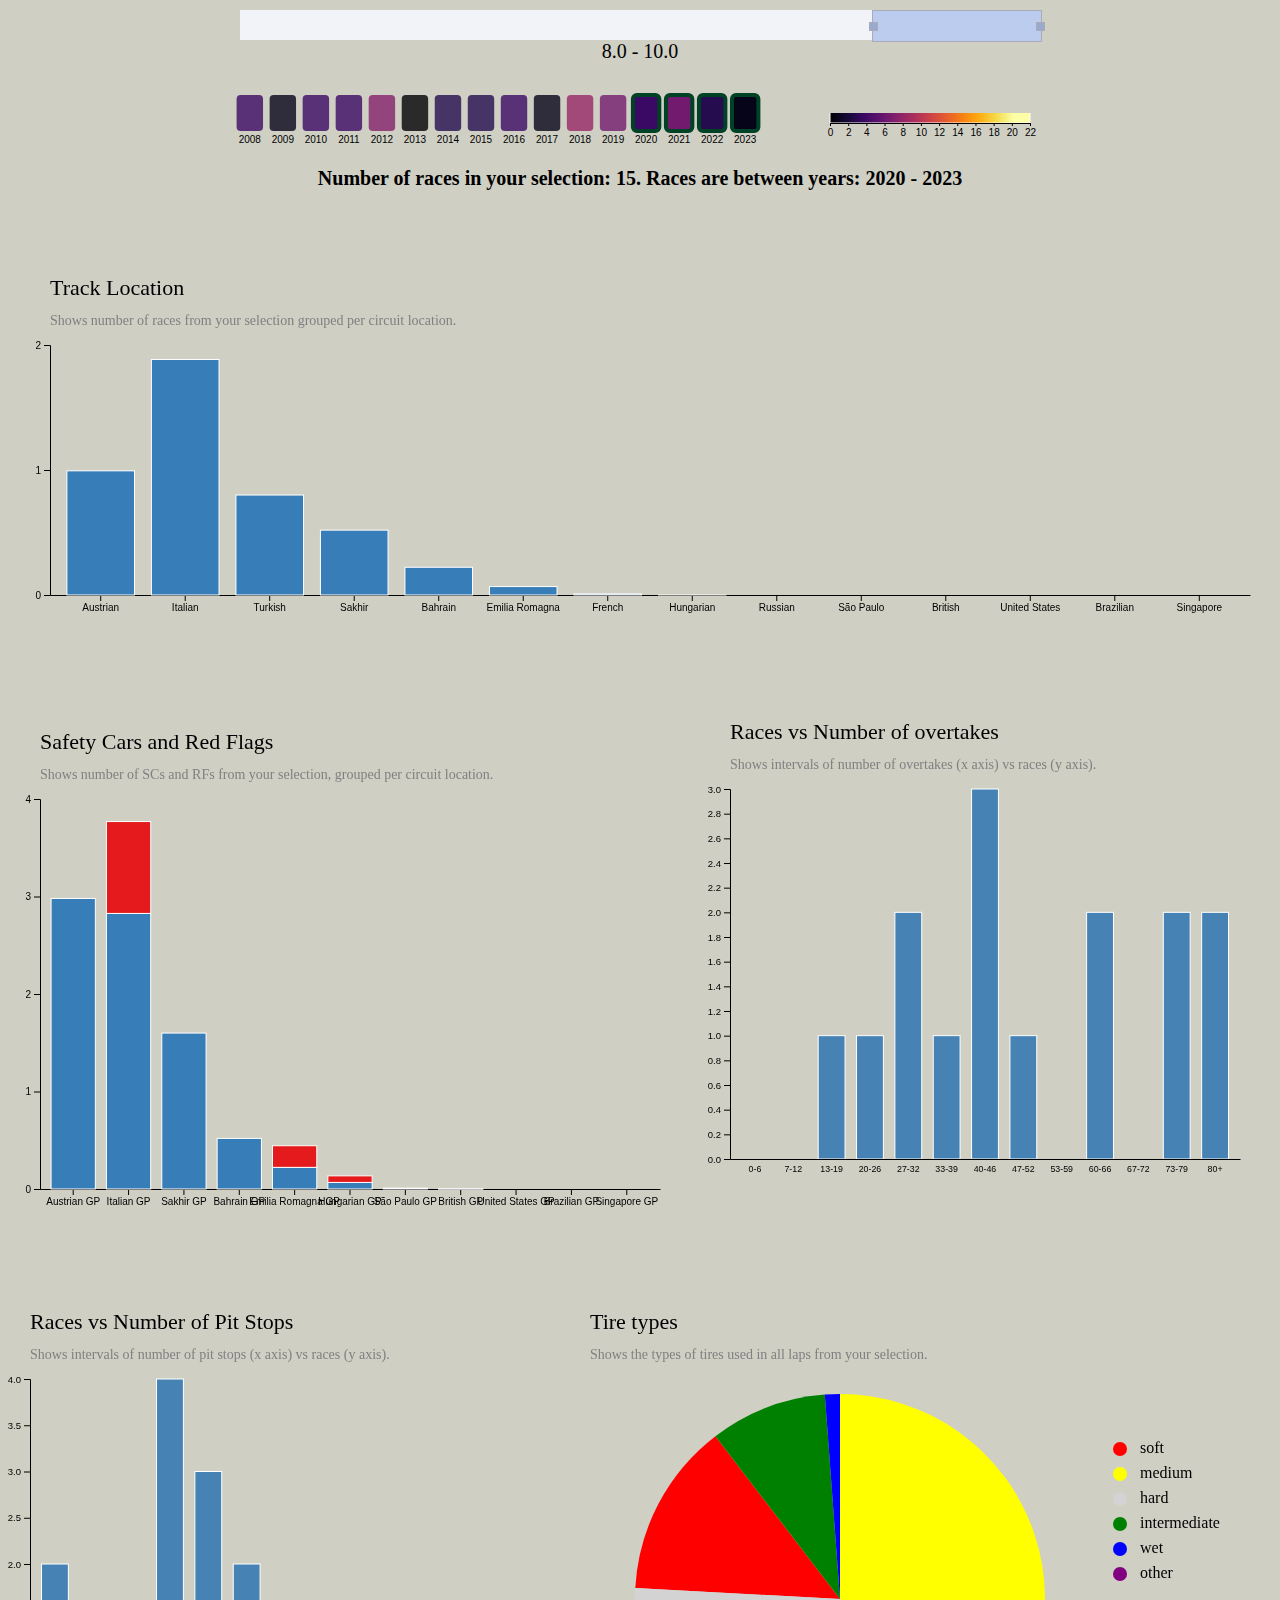
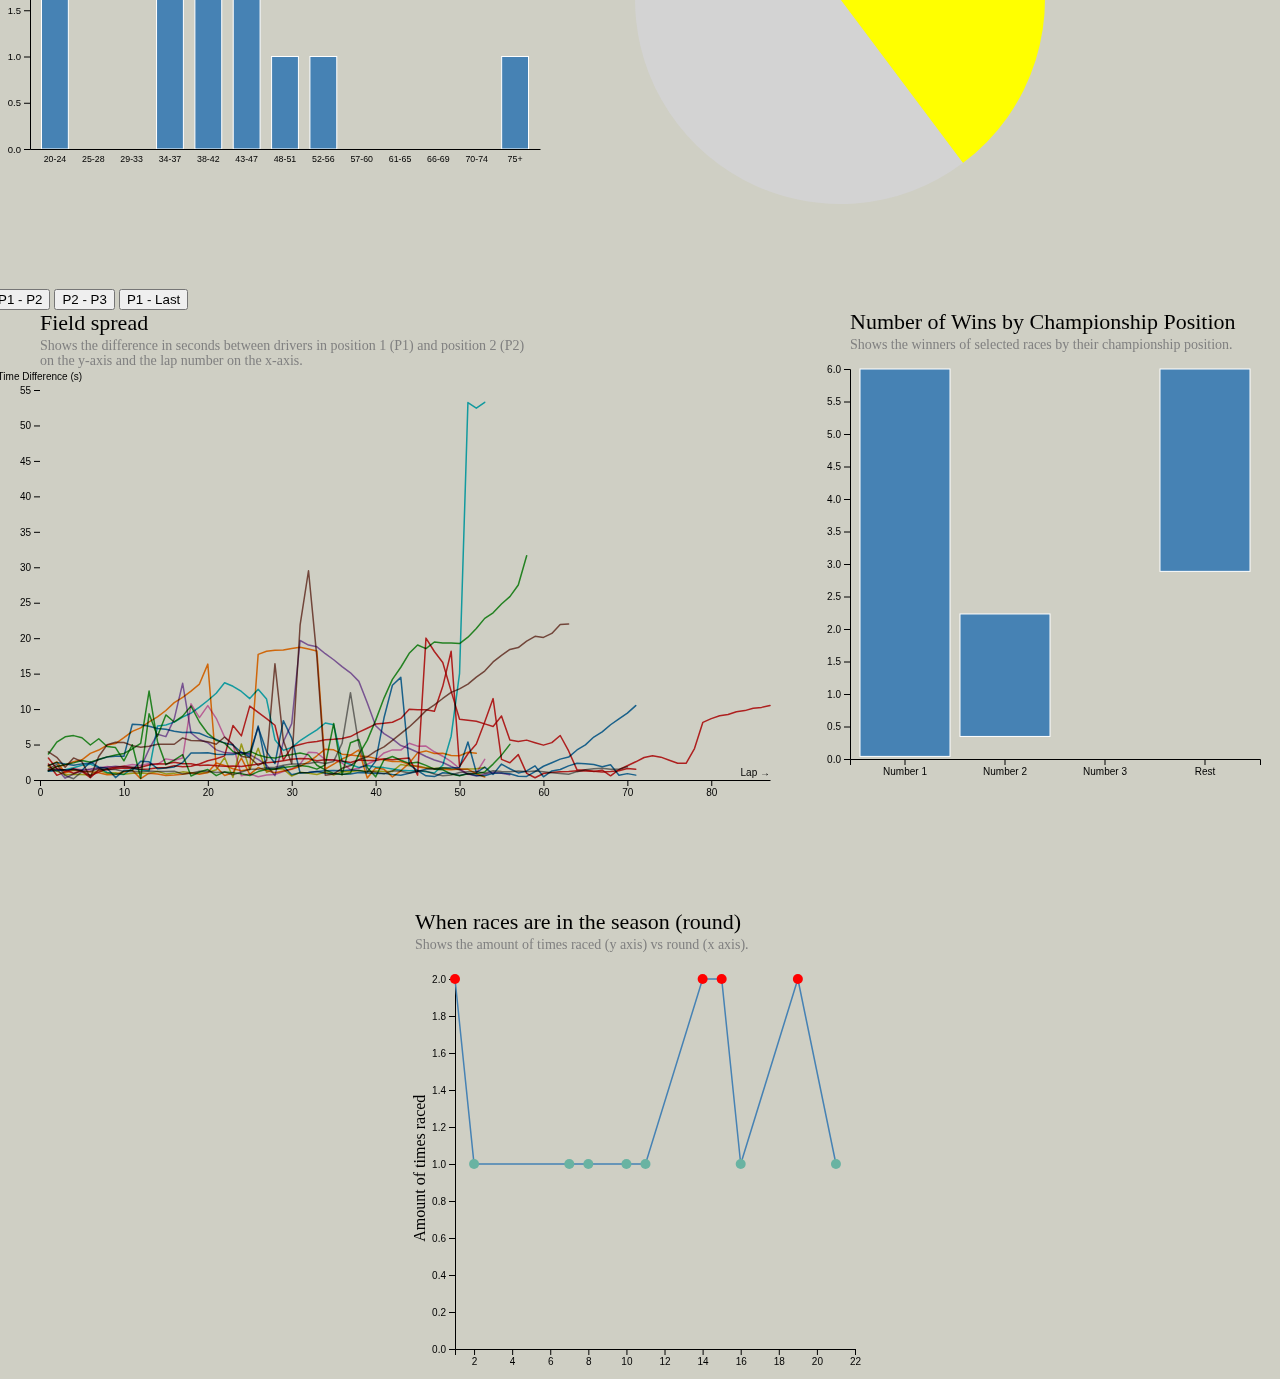
==== commit 38e79c90: "Cleanup repo" ====
--- a/index.html
+++ b/index.html
@@ -11,7 +11,7 @@
         d3v3 = d3;
         window.d3 = null;
     </script>
-    <script src="d3.v7.js"></script>
+    <script src="js/d3.v7.min.js"></script>
     <script src="js/slider.js"></script>
     <script src="js/script.js"></script>
     <script src="js/year-picker.js"></script>
